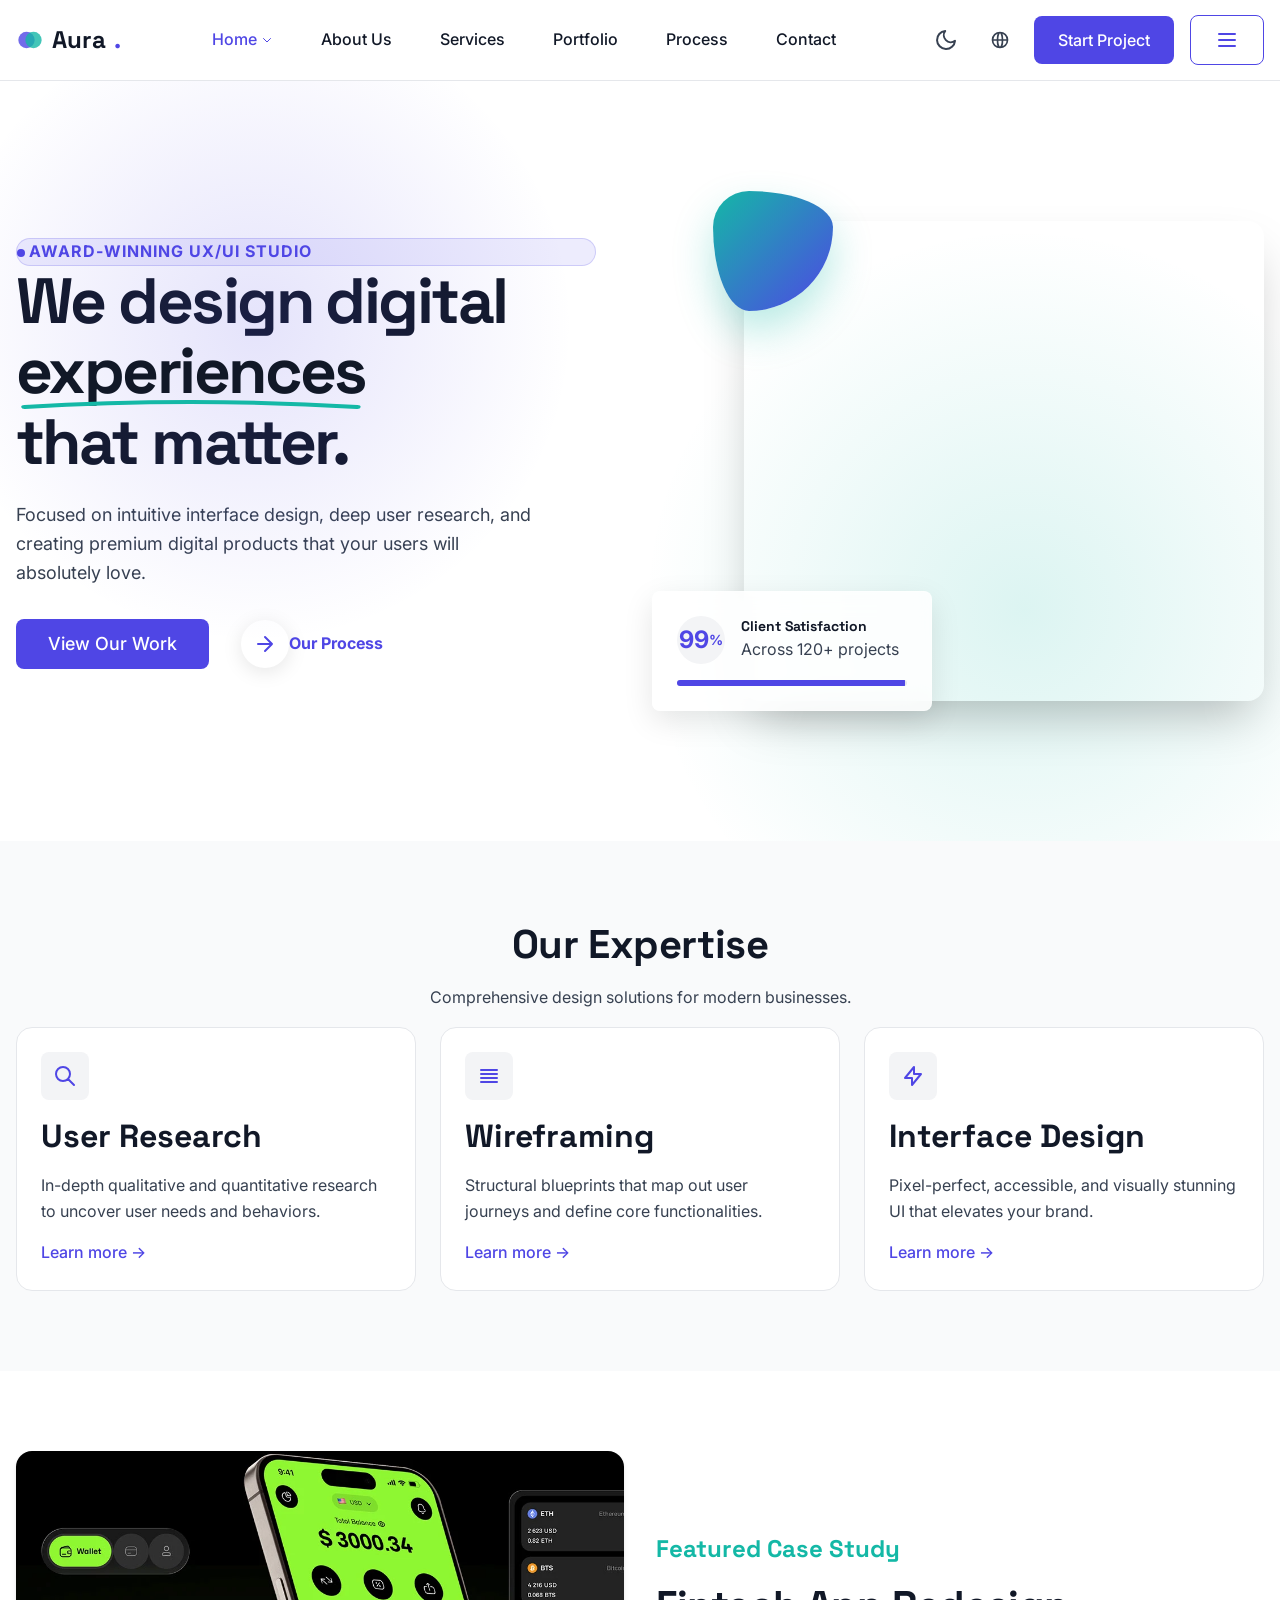
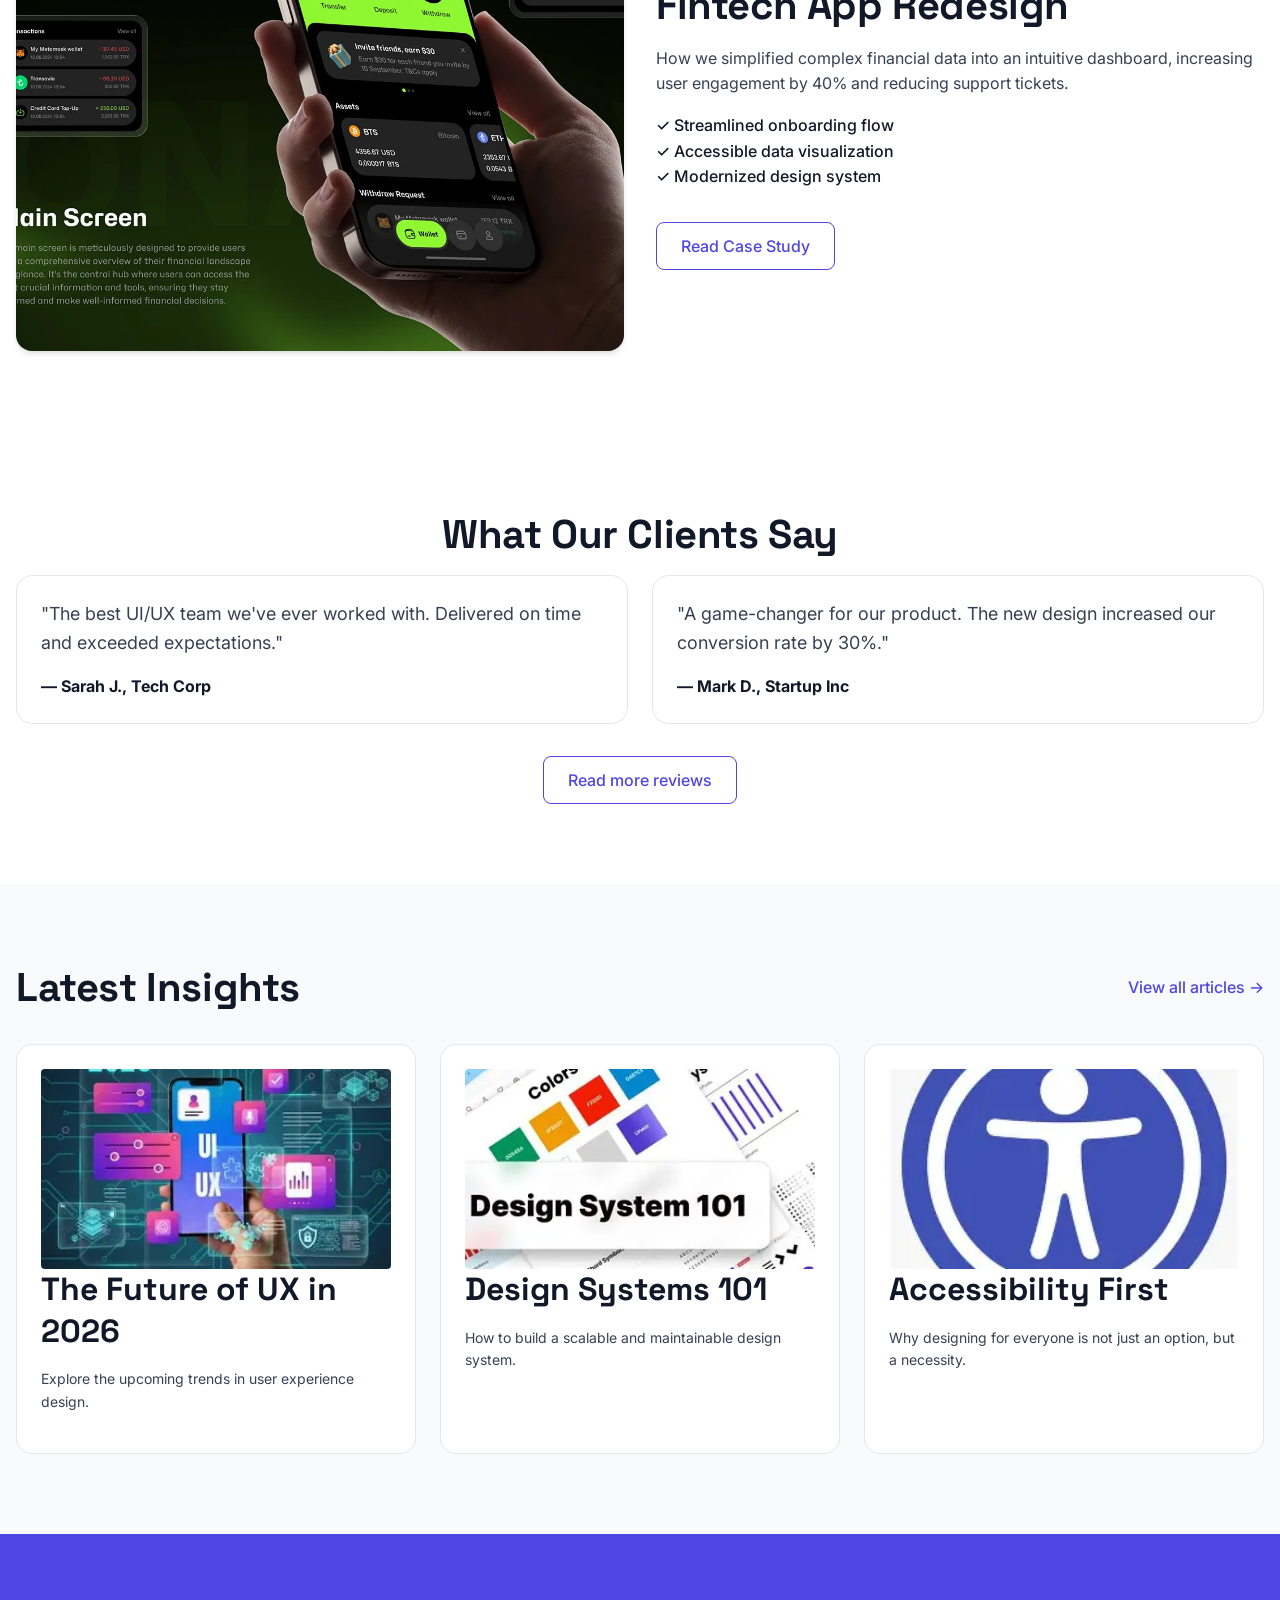
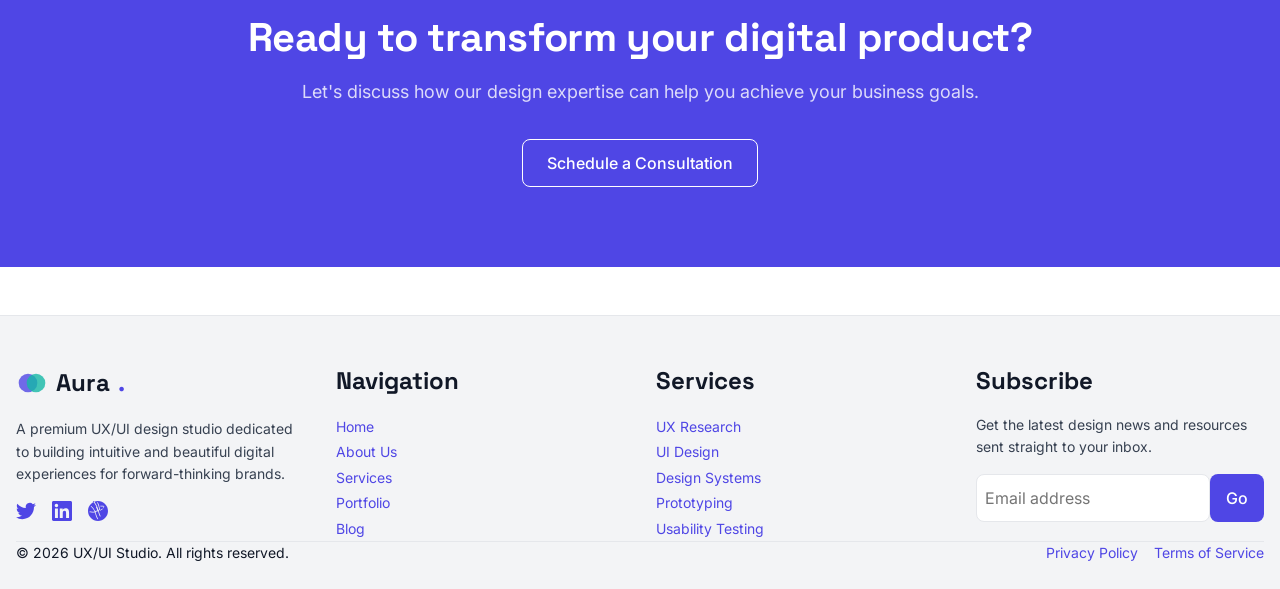
==== pages/index.html @ 6b6941aa "Initial commit with template fixes" ====
<!DOCTYPE html>
<html lang="en">
<head>
    <meta charset="UTF-8">
    <meta name="viewport" content="width=device-width, initial-scale=1.0">
    <title>Aura.</title>
    <meta name="description" content="We are a premium UX/UI design studio specializing in user research, wireframing, and creating beautiful interface designs that drive conversion.">
    
    <!-- CSS -->
    <link rel="stylesheet" href="../assets/css/style.css">
    <link rel="stylesheet" href="../assets/css/components.css">
    <link rel="stylesheet" href="../assets/css/dark-mode.css">
    <link rel="stylesheet" href="../assets/css/rtl.css">
    
    <!-- Google Fonts -->
    <link rel="preconnect" href="https://fonts.googleapis.com">
    <link rel="preconnect" href="https://fonts.gstatic.com" crossorigin>

    <!-- Favicon (Task #1) -->
    <link rel="icon" type="image/svg+xml" href="data:image/svg+xml,<svg xmlns='http://www.w3.org/2000/svg' viewBox='0 0 24 24'><circle cx='9' cy='12' r='7' fill='%234f46e5' fill-opacity='0.8'/><circle cx='15' cy='12' r='7' fill='%2314b8a6' fill-opacity='0.8'/></svg>">

    
    <!-- Dark Mode Initializer (Prevents FOUC & persists across all pages) -->
    <script>
        (function() {
            try {
                const theme = localStorage.getItem('theme');
                if (theme === 'dark' || (!theme && window.matchMedia('(prefers-color-scheme: dark)').matches)) {
                    document.documentElement.classList.add('dark');
                }
            } catch (e) {
                if (window.matchMedia('(prefers-color-scheme: dark)').matches) {
                    document.documentElement.classList.add('dark');
                }
            }
        })();
    </script>
</head>
<body>

    <!-- Header -->
    <!-- Header -->
    <header class="navbar">
        <div class="container flex justify-between items-center">
            <!-- Task #8: Clickable logo to home, no 'Back to home' text -->
            <a href="index.html" class="nav-brand" style="display: flex; align-items: center; gap: 8px;">
                <svg width="28" height="28" viewBox="0 0 24 24" fill="none" xmlns="http://www.w3.org/2000/svg">
                    <circle cx="9" cy="12" r="7" fill="var(--primary-color)" fill-opacity="0.8"/>
                    <circle cx="15" cy="12" r="7" fill="var(--accent-color)" fill-opacity="0.8"/>
                </svg>
                Aura<span>.</span>
            </a>
            
            <nav id="navMenu" class="nav-menu d-lg-block">
                <div class="dropdown">
                    <a href="index.html" class="nav-link" style="cursor: pointer; display: inline-flex; align-items: center; gap: 4px;">
                        Home
                        <svg width="12" height="12" fill="none" stroke="currentColor" stroke-width="2" viewBox="0 0 24 24"><path stroke-linecap="round" stroke-linejoin="round" d="M19 9l-7 7-7-7"></path></svg>
                    </a>
                    <div class="dropdown-menu">
                        <a href="index.html" class="dropdown-item">Home V1</a>
                        <a href="index-2.html" class="dropdown-item">Home V2</a>
                    </div>
                </div>
                <a href="about.html" class="nav-link">About Us</a>
                <a href="services.html" class="nav-link">Services</a>
                <a href="portfolio.html" class="nav-link">Portfolio</a>
                <a href="process.html" class="nav-link">Process</a>
                <a href="contact.html" class="nav-link">Contact</a>
            </nav>
            
            <div class="flex items-center gap-4">
                
                <div class="nav-toggles flex items-center gap-4">
                    <button id="darkModeToggle" class="icon-toggle-btn" aria-label="Toggle Theme" >
                        <svg width="24" height="24" fill="none" stroke="currentColor" stroke-width="2" stroke-linecap="round" stroke-linejoin="round" viewBox="0 0 24 24"><path d="M21 12.79A9 9 0 1 1 11.21 3 7 7 0 0 0 21 12.79z"></path></svg>
                    </button>
                    <button id="rtlToggle" class="icon-toggle-btn" aria-label="Toggle RTL" >
                        <svg width="20" height="20" fill="none" stroke="currentColor" stroke-width="2" viewBox="0 0 24 24"><path stroke-linecap="round" stroke-linejoin="round" d="M21 12a9 9 0 01-9 9m9-9a9 9 0 00-9-9m9 9H3m9 9a9 9 0 01-9-9m9 9c1.657 0 3-4.03 3-9s-1.343-9-3-9m0 18c-1.657 0-3-4.03-3-9s1.343-9 3-9m-9 9a9 9 0 019-9"></path></svg>
                    </button>
                </div>
                <a href="contact.html" class="btn btn-primary d-lg-block">Start Project</a>
                <button id="mobileMenuBtn" class="btn btn-secondary d-lg-none" aria-label="Menu">
                    <svg width="24" height="24" fill="none" stroke="currentColor" stroke-width="2" viewBox="0 0 24 24"><path stroke-linecap="round" stroke-linejoin="round" d="M4 6h16M4 12h16M4 18h16"></path></svg>
                </button>
            </div>
        </div>
    </header>

    <!-- Hero Section (Section 1 - Unique Asymmetrical Layout) -->
    <section class="section pt-24 pb-24" style="background-color: var(--bg-primary); overflow: hidden; position: relative;">
        <!-- Background decorative elements -->
        <div style="position: absolute; top: -10%; left: -5%; width: 50vw; height: 50vw; border-radius: 50%; background: radial-gradient(circle, rgba(79, 70, 229, 0.15) 0%, rgba(255,255,255,0) 70%); z-index: 0; pointer-events: none;"></div>
        <div style="position: absolute; bottom: -20%; right: -10%; width: 60vw; height: 60vw; border-radius: 50%; background: radial-gradient(circle, rgba(20, 184, 166, 0.15) 0%, rgba(255,255,255,0) 70%); z-index: 0; pointer-events: none;"></div>
        
        <div class="container relative grid grid-cols-2 gap-12 items-center" style="z-index: 2;">
            <!-- Left Content -->
            <div style="padding-right: var(--space-8);">
                <div class="inline-flex items-center gap-2 mb-6 px-4 py-2" style="background: rgba(79, 70, 229, 0.1); border: 1px solid rgba(79, 70, 229, 0.2); border-radius: 100px;">
                    <span style="width: 8px; height: 8px; background-color: var(--primary-color); border-radius: 50%; display: inline-block;"></span>
                    <span class="text-xs font-bold text-primary" style="text-transform: uppercase; letter-spacing: 1px;">Award-winning UX/UI Studio</span>
                </div>
                <h1 style="font-size: 4rem; line-height: 1.1; letter-spacing: -0.04em; margin-bottom: var(--space-6);">
                    We design digital <br>
                    <span style="position: relative; display: inline-block;">
                        experiences
                        <svg width="100%" height="20" viewBox="0 0 200 20" style="position: absolute; bottom: -5px; left: 0; fill: none; stroke: var(--accent-color); stroke-width: 4px; stroke-linecap: round;" preserveAspectRatio="none">
                            <path d="M5,15 Q100,5 195,15"></path>
                        </svg>
                    </span><br>
                    that matter.
                </h1>
                <p class="text-lg text-secondary mb-10" style="max-width: 90%; line-height: 1.6;">Focused on intuitive interface design, deep user research, and creating premium digital products that your users will absolutely love.</p>
                <div class="flex gap-4 items-center">
                    <a href="portfolio.html" class="btn btn-primary" style="padding: var(--space-4) var(--space-8); font-size: 1.125rem;">View Our Work</a>
                    <a href="process.html" class="flex items-center gap-2 text-primary font-bold transition hover:text-accent" style="text-decoration: none; padding: var(--space-4);">
                        <svg width="48" height="48" fill="none" viewBox="0 0 24 24" style="background: white; border-radius: 50%; box-shadow: 0 4px 20px rgba(0,0,0,0.1); padding: 12px; color: var(--primary-color);">
                            <path stroke="currentColor" stroke-linecap="round" stroke-linejoin="round" stroke-width="2" d="M5 12h14M12 5l7 7-7 7"></path>
                        </svg>
                        <span>Our Process</span>
                    </a>
                </div>
            </div>
            
            <!-- Right Content (Visual Composition) -->
            <div style="position: relative; height: 600px;">
                <!-- Main Image -->
                <div style="position: absolute; top: 10%; right: 0; width: 85%; height: 80%; border-radius: var(--radius-lg); background-image: url('https://images.unsplash.com/photo-1551288049-bebda4e38f71?auto=format&fit=crop&w=800&q=80'); background-size: cover; background-position: center; box-shadow: 0 25px 50px -12px rgba(0,0,0,0.25);"></div>
                
                <!-- Floating Glass Card 1 -->
                <div class="glass-card" style="position: absolute; bottom: 5%; left: 0; width: 280px; border-radius: var(--radius-md); padding: var(--space-6); box-shadow: 0 10px 30px rgba(0,0,0,0.1); transform: translateY(-20px);">
                    <div class="flex items-center gap-4 mb-4">
                        <div style="width: 48px; height: 48px; border-radius: 50%; background: var(--bg-tertiary); display: flex; align-items: center; justify-content: center; color: var(--primary-color); font-weight: bold; font-size: 1.5rem;">99<span class="text-sm">%</span></div>
                        <div>
                            <h4 class="text-sm mb-0">Client Satisfaction</h4>
                            <p class="text-xs text-secondary mb-0">Across 120+ projects</p>
                        </div>
                    </div>
                    <div style="width: 100%; height: 6px; background: var(--border-color); border-radius: 3px; overflow: hidden;">
                        <div style="width: 99%; height: 100%; background: var(--primary-color);"></div>
                    </div>
                </div>

                <!-- Floating Abstract Element -->
                <div style="position: absolute; top: 5%; left: 10%; width: 120px; height: 120px; border-radius: 30% 70% 70% 30% / 30% 30% 70% 70%; background: linear-gradient(135deg, var(--accent-color), var(--primary-color)); box-shadow: 0 20px 40px rgba(20, 184, 166, 0.3); animation: morphBlob 8s ease-in-out infinite;"></div>
            </div>
        </div>
        
        <style>
            @keyframes morphBlob {
                0% { border-radius: 30% 70% 70% 30% / 30% 30% 70% 70%; transform: rotate(0deg); }
                50% { border-radius: 70% 30% 30% 70% / 70% 70% 30% 30%; transform: rotate(180deg) scale(1.1); }
                100% { border-radius: 30% 70% 70% 30% / 30% 30% 70% 70%; transform: rotate(360deg); }
            }
        </style>
    </section>

    <!-- Services Overview Section -->
    <section class="section section-alt">
        <div class="container">
            <div class="text-center mb-12">
                <h2>Our Expertise</h2>
                <p>Comprehensive design solutions for modern businesses.</p>
            </div>
            
            <div class="grid grid-cols-3">
                <div class="card">
                    <div class="card-icon"><svg width="24" height="24" fill="none" stroke="currentColor" stroke-width="2" viewBox="0 0 24 24"><path stroke-linecap="round" stroke-linejoin="round" d="M21 21l-6-6m2-5a7 7 0 11-14 0 7 7 0 0114 0z"></path></svg></div>
                    <h3 class="h5">User Research</h3>
                    <p>In-depth qualitative and quantitative research to uncover user needs and behaviors.</p>
                    <a href="service-details.html" class="text-primary font-medium">Learn more →</a>
                </div>
                <div class="card">
                    <div class="card-icon"><svg width="24" height="24" fill="none" stroke="currentColor" stroke-width="2" viewBox="0 0 24 24"><path stroke-linecap="round" stroke-linejoin="round" d="M4 6h16M4 10h16M4 14h16M4 18h16"></path></svg></div>
                    <h3 class="h5">Wireframing</h3>
                    <p>Structural blueprints that map out user journeys and define core functionalities.</p>
                    <a href="service-details.html" class="text-primary font-medium">Learn more →</a>
                </div>
                <div class="card">
                    <div class="card-icon"><svg width="24" height="24" fill="none" stroke="currentColor" stroke-width="2" viewBox="0 0 24 24"><path stroke-linecap="round" stroke-linejoin="round" d="M13 10V3L4 14h7v7l9-11h-7z"></path></svg></div>
                    <h3 class="h5">Interface Design</h3>
                    <p>Pixel-perfect, accessible, and visually stunning UI that elevates your brand.</p>
                    <a href="service-details.html" class="text-primary font-medium">Learn more →</a>
                </div>
            </div>
        </div>
    </section>

    <!-- Highlighted Case Study -->
    <section class="section">
        <div class="container grid grid-cols-2 items-center gap-8">
            <div style="height: 500px; border-radius: var(--radius-lg); background-image: url('../assets/IMAGES/FINTECH%20APP%20REDESIGN.webp'); background-size: cover; background-position: center; box-shadow: var(--shadow-md);"></div>
            <div>
                <h4 class="text-accent mb-2">Featured Case Study</h4>
                <h2 class="mb-4">Fintech App Redesign</h2>
                <p class="mb-6">How we simplified complex financial data into an intuitive dashboard, increasing user engagement by 40% and reducing support tickets.</p>
                <ul class="mb-8 font-medium">
                    <li class="mb-2">✓ Streamlined onboarding flow</li>
                    <li class="mb-2">✓ Accessible data visualization</li>
                    <li class="mb-2">✓ Modernized design system</li>
                </ul>
                <a href="portfolio.html" class="btn btn-secondary">Read Case Study</a>
            </div>
        </div>
    </section>

    <!-- Testimonials (Section 4) -->
    <section class="section">
        <div class="container">
            <h2 class="text-center mb-12">What Our Clients Say</h2>
            <div class="grid grid-cols-2">
                <div class="card bg-tertiary">
                    <p class="text-lg italic mb-6">"The best UI/UX team we've ever worked with. Delivered on time and exceeded expectations."</p>
                    <div class="font-bold">— Sarah J., Tech Corp</div>
                </div>
                <div class="card bg-tertiary">
                    <p class="text-lg italic mb-6">"A game-changer for our product. The new design increased our conversion rate by 30%."</p>
                    <div class="font-bold">— Mark D., Startup Inc</div>
                </div>
            </div>
            <!-- Task #22: Single centered CTA -->
            <div class="text-center mt-8">
                <a href="portfolio.html" class="btn btn-secondary">Read more reviews</a>
            </div>
        </div>
    </section>

    <!-- Latest Insights (Section 5) -->
    <section class="section section-alt">
        <div class="container">
            <div class="flex justify-between items-center mb-8">
                <h2 class="mb-0">Latest Insights</h2>
                <a href="blog.html" class="text-primary font-medium">View all articles →</a>
            </div>
            <div class="grid grid-cols-3">
                <div class="card overflow-hidden">
                    <div class="mb-4" style="height: 200px; border-radius: var(--radius-sm); background-image: url('../assets/IMAGES/The%20Future%20of%20UX%20in%202026.webp'); background-size: cover; background-position: center; margin: -var(--space-6) -var(--space-6) var(--space-4) -var(--space-6);"></div>
                    <h3 class="h5">The Future of UX in 2026</h3>
                    <p class="text-sm">Explore the upcoming trends in user experience design.</p>
                </div>
                <div class="card overflow-hidden">
                    <div class="mb-4" style="height: 200px; border-radius: var(--radius-sm); background-image: url('../assets/IMAGES/Design%20Systems%20101.webp'); background-size: cover; background-position: center; margin: -var(--space-6) -var(--space-6) var(--space-4) -var(--space-6);"></div>
                    <h3 class="h5">Design Systems 101</h3>
                    <p class="text-sm">How to build a scalable and maintainable design system.</p>
                </div>
                <div class="card overflow-hidden">
                    <div class="mb-4" style="height: 200px; border-radius: var(--radius-sm); background-image: url('../assets/IMAGES/Accessibility%20First.webp'); background-size: cover; background-position: center; margin: -var(--space-6) -var(--space-6) var(--space-4) -var(--space-6);"></div>
                    <h3 class="h5">Accessibility First</h3>
                    <p class="text-sm">Why designing for everyone is not just an option, but a necessity.</p>
                </div>
            </div>
        </div>
    </section>

    <!-- CTA Section (Section 6) -->
    <section class="section text-center" style="background-color: var(--primary-color); color: white;">
        <div class="container">
            <h2 class="mb-4" style="color: white;">Ready to transform your digital product?</h2>
            <p class="mb-8 text-lg" style="color: rgba(255,255,255,0.8);">Let's discuss how our design expertise can help you achieve your business goals.</p>
            <a href="contact.html" class="btn btn-secondary" style="border-color: white; color: white;">Schedule a Consultation</a>
        </div>
    </section>

    <!-- Footer -->
    <!-- Footer -->
    <footer class="footer" style="background-color: var(--bg-tertiary); padding: var(--space-12) 0 var(--space-6); margin-top: var(--space-12); border-top: 1px solid var(--border-color);">
        <div class="container">
            <div class="grid grid-cols-4 gap-8 mb-12">
                <!-- Column 1: Brand & Info -->
                <div style="grid-column: span 1;">
                    <a href="index.html" class="nav-brand mb-4" style="font-size: 1.5rem; display: flex; align-items: center; gap: 8px; text-decoration: none;">
                        <svg width="32" height="32" viewBox="0 0 24 24" fill="none" xmlns="http://www.w3.org/2000/svg">
                            <circle cx="9" cy="12" r="7" fill="var(--primary-color)" fill-opacity="0.8"/>
                            <circle cx="15" cy="12" r="7" fill="var(--accent-color)" fill-opacity="0.8"/>
                        </svg>
                        Aura<span>.</span>
                    </a>
                    <p class="text-sm text-secondary mb-6">A premium UX/UI design studio dedicated to building intuitive and beautiful digital experiences for forward-thinking brands.</p>
                    <div class="flex gap-4">
                        <a href="#" class="text-secondary" aria-label="Twitter"><svg width="20" height="20" fill="currentColor" viewBox="0 0 24 24"><path d="M23.953 4.57a10 10 0 01-2.825.775 4.958 4.958 0 002.163-2.723c-.951.555-2.005.959-3.127 1.184a4.92 4.92 0 00-8.384 4.482C7.69 8.095 4.067 6.13 1.64 3.162a4.822 4.822 0 00-.666 2.475c0 1.71.87 3.213 2.188 4.096a4.904 4.904 0 01-2.228-.616v.06a4.923 4.923 0 003.946 4.827 4.996 4.996 0 01-2.212.085 4.936 4.936 0 004.604 3.417 9.867 9.867 0 01-6.102 2.105c-.39 0-.779-.023-1.17-.067a13.995 13.995 0 007.557 2.209c9.053 0 13.998-7.496 13.998-13.985 0-.21 0-.42-.015-.63A9.935 9.935 0 0024 4.59z"/></svg></a>
                        <a href="#" class="text-secondary" aria-label="LinkedIn"><svg width="20" height="20" fill="currentColor" viewBox="0 0 24 24"><path d="M20.447 20.452h-3.554v-5.569c0-1.328-.027-3.037-1.852-3.037-1.853 0-2.136 1.445-2.136 2.939v5.667H9.351V9h3.414v1.561h.046c.477-.9 1.637-1.85 3.37-1.85 3.601 0 4.267 2.37 4.267 5.455v6.286zM5.337 7.433c-1.144 0-2.063-.926-2.063-2.065 0-1.138.92-2.063 2.063-2.063 1.14 0 2.064.925 2.064 2.063 0 1.139-.925 2.065-2.064 2.065zm1.782 13.019H3.555V9h3.564v11.452zM22.225 0H1.771C.792 0 0 .774 0 1.729v20.542C0 23.227.792 24 1.771 24h20.451C23.2 24 24 23.227 24 22.271V1.729C24 .774 23.2 0 22.222 0h.003z"/></svg></a>
                        <a href="#" class="text-secondary" aria-label="Dribbble"><svg width="20" height="20" fill="currentColor" viewBox="0 0 24 24"><path d="M12 24C5.385 24 0 18.615 0 12S5.385 0 12 0s12 5.385 12 12-5.385 12-12 12zm8.793-12.012c-.08-.137-2.31-3.921-6.84-4.522.062-.162.118-.328.172-.497 2.384-.528 4.708.01 4.887.056.241.062.464-.108.528-.35.064-.241-.106-.464-.348-.528-.278-.073-2.85-.694-5.49.034-.515-1.503-1.168-3.08-1.874-4.502-.117-.234-.403-.314-.62-.178-.22.138-.3.424-.183.66 2.457 4.966 2.464 9.176 2.464 9.255v.02c0 .248.203.45.45.45.247 0 .45-.202.45-.45v-.01c-.004-.378-.063-2.617-.92-5.508 4.09.435 6.096 3.865 6.136 3.935.127.215.405.286.62.16.216-.128.288-.407.16-.623zM9.535 7.185c.678 1.34 1.287 2.805 1.776 4.2-.876.246-1.84.444-2.885.576C7.03 8.35 4.316 6.32 4.14 6.186c-.198-.152-.486-.114-.638.083-.153.2-.116.488.083.64.06.044 2.864 2.152 4.414 5.96-2.583.18-5.57-.142-5.696-.157-.246-.03-.473.146-.504.39-.03.246.146.473.392.503.238.028 3.428.373 6.195.122.378 1.83 1.05 4.673 2.925 8.012.122.218.4.296.618.174.22-.12.298-.398.176-.617C9.9 17.39 9.39 14.532 9.1 12.833c1.077-.128 2.062-.317 2.956-.56.91 3.233 2.122 6.02 2.17 6.13.1.226.368.328.594.228.226-.1.328-.368.228-.594-.025-.054-1.225-2.83-2.127-6.046 3.99-.443 6.015-3.69 6.05-3.743.14-.207.086-.487-.12-.628-.206-.14-.486-.085-.626.12-.008.01-1.782 2.846-5.462 3.32-.47-1.32-.98-2.67-1.54-3.98-3.085-7.152-7.25-9.98-7.31-10.02-.206-.142-.486-.09-.628.118-.142.206-.09.486.118.628.024.018 3.93 2.682 6.83 9.387z"/></svg></a>
                    </div>
                </div>
                
                <!-- Column 2: Navigation -->
                <div>
                    <h4 class="h5 mb-4">Navigation</h4>
                    <ul class="list-unstyled flex flex-col gap-2" style="list-style: none; padding-left: 0;">
                        <li><a href="index.html" class="text-secondary text-sm" style="text-decoration: none;">Home</a></li>
                        <li><a href="about.html" class="text-secondary text-sm" style="text-decoration: none;">About Us</a></li>
                        <li><a href="services.html" class="text-secondary text-sm" style="text-decoration: none;">Services</a></li>
                        <li><a href="portfolio.html" class="text-secondary text-sm" style="text-decoration: none;">Portfolio</a></li>
                        <li><a href="blog.html" class="text-secondary text-sm" style="text-decoration: none;">Blog</a></li>
                    </ul>
                </div>
                
                <!-- Column 3: Services -->
                <div>
                    <h4 class="h5 mb-4">Services</h4>
                    <ul class="list-unstyled flex flex-col gap-2" style="list-style: none; padding-left: 0;">
                        <li><a href="service-details.html" class="text-secondary text-sm" style="text-decoration: none;">UX Research</a></li>
                        <li><a href="service-details.html" class="text-secondary text-sm" style="text-decoration: none;">UI Design</a></li>
                        <li><a href="service-details.html" class="text-secondary text-sm" style="text-decoration: none;">Design Systems</a></li>
                        <li><a href="service-details.html" class="text-secondary text-sm" style="text-decoration: none;">Prototyping</a></li>
                        <li><a href="service-details.html" class="text-secondary text-sm" style="text-decoration: none;">Usability Testing</a></li>
                    </ul>
                </div>

                <!-- Column 4: Newsletter -->
                <div>
                    <h4 class="h5 mb-4">Subscribe</h4>
                    <p class="text-sm text-secondary mb-4">Get the latest design news and resources sent straight to your inbox.</p>
                    <form class="flex gap-2">
                        <input type="email" class="form-control text-sm" placeholder="Email address" style="padding: 0.5rem; flex-grow: 1;">
                        <button type="submit" class="btn btn-primary" style="padding: 0.5rem 1rem;">Go</button>
                    </form>
                </div>
            </div>
            
            <!-- Bottom Bar -->
            <div class="flex justify-between items-center pt-6" style="border-top: 1px solid var(--border-color);">
                <div class="text-sm text-secondary">
                    &copy; 2026 UX/UI Studio. All rights reserved.
                </div>
                <div class="flex gap-4">
                    <a href="#" class="text-sm text-secondary" style="text-decoration: none;">Privacy Policy</a>
                    <a href="#" class="text-sm text-secondary" style="text-decoration: none;">Terms of Service</a>
                </div>
            </div>
        </div>
    </footer>

    <!-- Scripts -->
    <script src="../assets/js/main.js?v=1789358417566"></script>
</body>
</html>
---- assets/css/style.css ----
/*
  Theme Name: UX/UI Design Studio
  Description: Modern HTML Template for UX/UI Agencies
  Version: 1.0
*/

@import url('https://fonts.googleapis.com/css2?family=Inter:wght@300;400;500;600;700&family=Space+Grotesk:wght@400;500;600;700&display=swap');

/* ==========================================================================
   CSS Variables
   ========================================================================== */
:root {
  /* 
   * COLOR PALETTE (Task #32)
   * Primary: Indigo (#4F46E5) - Used for primary actions, buttons, and links.
   * Accent: Teal (#14B8A6) - Used for highlights and secondary elements.
   * Backgrounds: White (#FFFFFF) to Light Gray (#F3F4F6) for depth.
   */
  --primary-color: #4F46E5; /* Indigo */
  --primary-hover: #4338CA;
  --accent-color: #14B8A6; /* Teal */
  
  --text-primary: #111827;
  --text-secondary: #374151; /* Increased contrast (Task #26, #27) */
  --text-light: #6B7280;     /* Increased contrast */
  
  --bg-primary: #FFFFFF;
  --bg-secondary: #F9FAFB;
  --bg-tertiary: #F3F4F6;
  
  --border-color: #E5E7EB;
  
  /* Status Colors */
  --success: #10B981;
  --error: #EF4444;
  --warning: #F59E0B;
  
  /* Typography */
  --font-body: 'Inter', sans-serif;
  --font-heading: 'Space Grotesk', sans-serif;
  
  /* Spacing Base */
  --space-1: 0.25rem; /* 4px */
  --space-2: 0.5rem;  /* 8px */
  --space-3: 0.75rem; /* 12px */
  --space-4: 1rem;    /* 16px */
  --space-5: 1.25rem; /* 20px */
  --space-6: 1.5rem;  /* 24px */
  --space-8: 2rem;    /* 32px */
  --space-10: 2.5rem; /* 40px */
  --space-12: 3rem;   /* 48px */
  --space-16: 4rem;   /* 64px */
  --space-20: 5rem;   /* 80px */
  --space-24: 6rem;   /* 96px */
  
  /* Transitions */
  --transition-fast: 0.2s ease;
  --transition-normal: 0.3s ease;
  --transition-slow: 0.5s ease;
  
  /* Border Radius */
  --radius-sm: 0.25rem;
  --radius-md: 0.5rem;
  --radius-lg: 1rem;
  --radius-xl: 1.5rem;
  --radius-full: 9999px;
  
  /* Shadows */
  --shadow-sm: 0 1px 2px 0 rgba(0, 0, 0, 0.05);
  --shadow-md: 0 4px 6px -1px rgba(0, 0, 0, 0.1), 0 2px 4px -1px rgba(0, 0, 0, 0.06);
  --shadow-lg: 0 10px 15px -3px rgba(0, 0, 0, 0.1), 0 4px 6px -2px rgba(0, 0, 0, 0.05);
}

/* ==========================================================================
   Reset & Base Styles
   ========================================================================== */
*, *::before, *::after {
  box-sizing: border-box;
  margin: 0;
  padding: 0;
}

html {
  font-size: 16px;
  scroll-behavior: smooth;
}

body {
  font-family: var(--font-body);
  color: var(--text-primary);
  background-color: var(--bg-primary);
  line-height: 1.6;
  -webkit-font-smoothing: antialiased;
  -moz-osx-font-smoothing: grayscale;
  transition: background-color var(--transition-normal), color var(--transition-normal);
  overflow-x: hidden;
  width: 100%;
}

/* Typography */
h1, h2, h3, h4, h5, h6 {
  font-family: var(--font-heading);
  font-weight: 700;
  line-height: 1.2;
  margin-bottom: var(--space-4);
  color: var(--text-primary);
}

h1 { font-size: 3.5rem; letter-spacing: -0.02em; font-weight: 700; line-height: 1.2; }
h2 { font-size: 2.5rem; letter-spacing: -0.01em; font-weight: 700; line-height: 1.2; }
h3 { font-size: 2rem; font-weight: 700; line-height: 1.3; }
h4 { font-size: 1.5rem; font-weight: 700; line-height: 1.4; }
h5 { font-size: 1.25rem; font-weight: 600; }
h6 { font-size: 1rem; font-weight: 600; }

p {
  color: var(--text-secondary);
  margin-bottom: var(--space-4);
}

a {
  color: var(--primary-color);
  text-decoration: none;
  transition: color var(--transition-fast);
}

a:hover {
  color: var(--primary-hover);
}

ul, ol {
  list-style: none;
}

img {
  max-width: 100%;
  height: auto;
  display: block;
}

/* ==========================================================================
   Layout & Utility Classes
   ========================================================================== */
.container {
  width: 100%;
  max-width: 1280px;
  margin: 0 auto;
  padding: 0 var(--space-4);
}

.section {
  padding: var(--space-20) 0;
}

.section-alt {
  background-color: var(--bg-secondary);
}

/* Grid & Flex */
.grid { display: grid; gap: var(--space-6); }
.grid-cols-2 { grid-template-columns: repeat(2, 1fr); }
.grid-cols-3 { grid-template-columns: repeat(3, 1fr); }
.grid-cols-4 { grid-template-columns: repeat(4, 1fr); }

.flex { display: flex; }
.flex-col { flex-direction: column; }
.items-center { align-items: center; }
.justify-center { justify-content: center; }
.justify-between { justify-content: space-between; }
.flex-wrap { flex-wrap: wrap; }
.gap-4 { gap: var(--space-4); }
.gap-8 { gap: var(--space-8); }

/* Spacing Helpers */
.mt-0 { margin-top: 0; }
.mb-0 { margin-bottom: 0; }
.mt-4 { margin-top: var(--space-4); }
.mb-4 { margin-bottom: var(--space-4); }
.mt-8 { margin-top: var(--space-8); }
.mb-8 { margin-bottom: var(--space-8); }
.pt-16 { padding-top: var(--space-16); }
.pb-16 { padding-bottom: var(--space-16); }
.pt-0 { padding-top: 0; }
.pb-0 { padding-bottom: 0; }

/* Text Utilities */
.text-center { text-align: center; }
.text-left { text-align: left; }
.text-right { text-align: right; }
.text-sm { font-size: 0.875rem; }
.text-lg { font-size: 1.125rem; }
.font-bold { font-weight: 700; }
.font-medium { font-weight: 500; }
.text-primary { color: var(--primary-color); }
.text-accent { color: var(--accent-color); }

/* Hide on Desktop, show on mobile */
.d-lg-none { display: none; }
@media (max-width: 1024px) {
  .d-lg-block { display: none; }
  .d-lg-none { display: block; }
}

/* Responsive Overrides */
@media (max-width: 1024px) {
  h1 { font-size: 2.75rem; }
  h2 { font-size: 2rem; }
  .grid-cols-3, .grid-cols-4 { grid-template-columns: repeat(2, 1fr); }
}

@media (max-width: 640px) {
  h1 { font-size: 2.25rem; }
  h2 { font-size: 1.75rem; }
  .grid-cols-2 { grid-template-columns: 1fr; }
  .section { padding: var(--space-16) 0; }
}

/* ==========================================================================
   Premium Animations
   ========================================================================== */
.fade-up {
    opacity: 0;
    transform: translateY(30px);
    transition: opacity 0.8s cubic-bezier(0.16, 1, 0.3, 1), transform 0.8s cubic-bezier(0.16, 1, 0.3, 1);
    will-change: opacity, transform;
}
.fade-up.is-visible {
    opacity: 1;
    transform: translateY(0);
}

.delay-100 { transition-delay: 100ms; }
.delay-200 { transition-delay: 200ms; }
.delay-300 { transition-delay: 300ms; }
.delay-400 { transition-delay: 400ms; }

/* Hero Zoom animation */
@keyframes slowZoom {
    0% { transform: scale(1); }
    100% { transform: scale(1.05); }
}
.hero-bg-anim {
    animation: slowZoom 20s ease-in-out infinite alternate;
}
---- assets/css/components.css ----
/* ==========================================================================
   Buttons
   ========================================================================== */
.btn {
  display: inline-flex;
  align-items: center;
  justify-content: center;
  text-align: center; /* Task #30 */
  padding: var(--space-3) var(--space-6);
  font-family: var(--font-body);
  font-weight: 500;
  border-radius: var(--radius-md);
  border: none;
  cursor: pointer;
  transition: all var(--transition-normal);
  text-decoration: none;
  font-size: 1rem;
  min-height: 48px; /* Task #9: Consistent height */
  line-height: 1;
}

.btn-primary {
  background-color: var(--primary-color);
  color: #ffffff;
}

.btn-primary:hover {
  background-color: var(--primary-hover);
  color: #ffffff;
  transform: translateY(-2px);
  box-shadow: var(--shadow-md);
}

.btn-secondary {
  background-color: transparent;
  color: var(--primary-color);
  border: 1px solid var(--primary-color);
}

.btn-secondary:hover {
  background-color: var(--primary-color);
  color: #ffffff;
}

/* ==========================================================================
   Cards
   ========================================================================== */
.card {
  background-color: var(--bg-primary);
  border-radius: var(--radius-lg);
  padding: var(--space-6);
  border: 1px solid var(--border-color);
  transition: transform var(--transition-normal), box-shadow var(--transition-normal);
}

.card:hover {
  transform: translateY(-5px);
  box-shadow: var(--shadow-lg);
}

.card-icon {
  width: 48px;
  height: 48px;
  background-color: var(--bg-tertiary);
  color: var(--primary-color);
  display: flex;
  align-items: center;
  justify-content: center;
  border-radius: var(--radius-md);
  margin-bottom: var(--space-4);
  font-size: 1.5rem;
}

/* ==========================================================================
   Forms
   ========================================================================== */
.form-group {
  margin-bottom: var(--space-4);
}

.form-label {
  display: block;
  margin-bottom: var(--space-2);
  font-weight: 500;
  color: var(--text-primary);
}

.form-control {
  width: 100%;
  padding: var(--space-3);
  border: 1px solid var(--border-color);
  border-radius: var(--radius-md);
  font-family: var(--font-body);
  font-size: 1rem;
  background-color: var(--bg-primary);
  color: var(--text-primary);
  transition: border-color var(--transition-fast), box-shadow var(--transition-fast);
}

.form-control:focus {
  outline: none;
  border-color: var(--primary-color);
  box-shadow: 0 0 0 3px rgba(79, 70, 229, 0.1);
}

/* ==========================================================================
   Navbar
   ========================================================================== */
.navbar {
  position: sticky;
  top: 0;
  z-index: 1000;
  width: 100%; /* Task #2: Prevent scrollbar overlap */
  background-color: var(--bg-primary);
  border-bottom: 1px solid var(--border-color);
  transition: background-color var(--transition-normal);
}

.navbar .container {
  display: flex;
  align-items: center;
  justify-content: space-between;
  height: 80px; /* Task #17: Desktop height */
}

/* Dropdown alignment (Task #13) */
.dropdown {
  position: relative;
}
.dropdown-menu {
  position: absolute;
  top: 100%;
  left: 0;
  min-width: 200px;
  background-color: var(--bg-primary);
  border: 1px solid var(--border-color);
  border-radius: var(--radius-md);
  box-shadow: var(--shadow-lg);
  display: none;
  z-index: 1001;
}
.dropdown:hover .dropdown-menu {
  display: block;
}
.dropdown-item {
  display: block;
  padding: var(--space-3) var(--space-4);
  color: var(--text-primary);
  text-decoration: none;
  transition: background-color var(--transition-fast);
}
.dropdown-item:hover {
  background-color: var(--bg-secondary);
  color: var(--primary-color);
}

.nav-brand {
  font-family: var(--font-heading);
  font-size: 1.5rem;
  font-weight: 700;
  color: var(--text-primary);
}

.nav-brand span {
  color: var(--primary-color);
}

.nav-menu {
  display: flex;
  gap: var(--space-6); /* Task #15: Equal consistent spacing */
  align-items: center;
}

.nav-link {
  color: var(--text-primary);
  font-weight: 500;
  padding: var(--space-2) var(--space-3);
  display: inline-flex;
  align-items: center;
  min-height: 48px; /* Task #9: Consistent height */
  transition: color var(--transition-fast);
}

.nav-link:hover, .nav-link.active {
  color: var(--primary-color);
}

/* ==========================================================================
   Footer
   ========================================================================== */
.footer {
  background-color: var(--bg-secondary);
  padding: var(--space-16) 0 var(--space-8);
  border-top: 1px solid var(--border-color);
}

.footer-grid {
  display: grid;
  grid-template-columns: 2fr 1fr 1fr 1fr;
  gap: var(--space-8);
  margin-bottom: var(--space-8);
}

.footer-title {
  font-size: 1.125rem;
  margin-bottom: var(--space-4);
  color: var(--text-primary);
}

.footer-links li {
  margin-bottom: var(--space-2);
}

.footer-links a {
  color: var(--text-secondary);
}

.footer-links a:hover {
  color: var(--accent-color); /* Task #21: Improve hover color visibility */
  text-decoration: underline;
}

.footer-bottom {
  border-top: 1px solid var(--border-color);
  padding-top: var(--space-6);
  text-align: center;
  color: var(--text-secondary);
  font-size: 0.875rem;
}

@media (max-width: 1024px) {
  .footer-grid { grid-template-columns: 1fr 1fr; }
  .navbar .container { height: 64px; } /* Task #17: Mobile height */
}
@media (max-width: 480px) {
  .footer-grid { grid-template-columns: 1fr; }
}

/* ==========================================================================
   Loading Skeleton
   ========================================================================== */
.skeleton {
  background: linear-gradient(90deg, var(--bg-tertiary) 25%, var(--border-color) 50%, var(--bg-tertiary) 75%);
  background-size: 200% 100%;
  animation: loading 1.5s infinite;
  border-radius: var(--radius-sm);
}

@keyframes loading {
  0% { background-position: 200% 0; }
  100% { background-position: -200% 0; }
}

/* Glass Card Support */
.glass-card {
  background: rgba(255, 255, 255, 0.85);
  backdrop-filter: blur(12px);
  -webkit-backdrop-filter: blur(12px);
  border: 1px solid rgba(255, 255, 255, 0.3);
}

/* Transparent Icon Buttons for Navbar */
.icon-toggle-btn {
  background: transparent;
  border: none;
  color: var(--text-secondary);
  cursor: pointer;
  padding: 0.5rem;
  display: flex;
  align-items: center;
  justify-content: center;
  border-radius: 50%;
  transition: all 0.3s ease;
}
.icon-toggle-btn:hover {
  background: var(--bg-tertiary);
  color: var(--primary-color);
}
---- assets/css/dark-mode.css ----
/* ==========================================================================
   Dark Mode Styles
   ========================================================================== */

/* The .dark class applies to the body or html tag */
.dark {
  /* High-visibility Neon Blue for Dark Mode */
  --primary-color: #00E5FF;
  --primary-hover: #00B8CC;
  
  --text-primary: #F9FAFB;
  --text-secondary: #D1D5DB;
  --text-light: #9CA3AF;
  
  --bg-primary: #0F1115;
  --bg-secondary: #1A1D24;
  --bg-tertiary: #272A31;
  
  --border-color: #374151;
  
  --shadow-sm: 0 1px 2px 0 rgba(0, 0, 0, 0.5);
  --shadow-md: 0 4px 6px -1px rgba(0, 0, 0, 0.4), 0 2px 4px -1px rgba(0, 0, 0, 0.3);
  --shadow-lg: 0 10px 15px -3px rgba(0, 0, 0, 0.5), 0 4px 6px -2px rgba(0, 0, 0, 0.4);
}

/* Component Overrides for Dark Mode if needed */
.dark .card-icon {
  background-color: var(--bg-tertiary);
}

.dark .navbar {
  box-shadow: 0 1px 0 0 var(--border-color);
}

/* Dark mode support for glass-card */
.dark .glass-card {
  background: rgba(30, 41, 59, 0.75); /* Dark slate with opacity */
  border: 1px solid rgba(255, 255, 255, 0.1);
  color: var(--text-primary);
}

/* Ensure the brand logo retains its original indigo color in dark mode */
.dark .nav-brand span {
  color: #4F46E5 !important;
}

.dark .nav-brand svg circle:first-of-type {
  fill: #4F46E5 !important;
}

/* Ensure text inside the neon primary button is readable in dark mode */
.dark .btn-primary {
  color: #0F1115 !important;
  font-weight: 700 !important;
}

.dark .btn-primary:hover {
  color: #0F1115 !important;
}
---- assets/css/rtl.css ----
/* ==========================================================================
   RTL (Right-to-Left) Styles
   ========================================================================== */

html[dir="rtl"] {
  /* Adjust spacing that depends on direction */
}

html[dir="rtl"] .text-left { text-align: right; }
html[dir="rtl"] .text-right { text-align: left; }

html[dir="rtl"] .nav-menu {
  /* Reverses flex order naturally, but if margin is needed: */
}

html[dir="rtl"] .card-icon {
  /* Adjust margins if icon is inline */
}
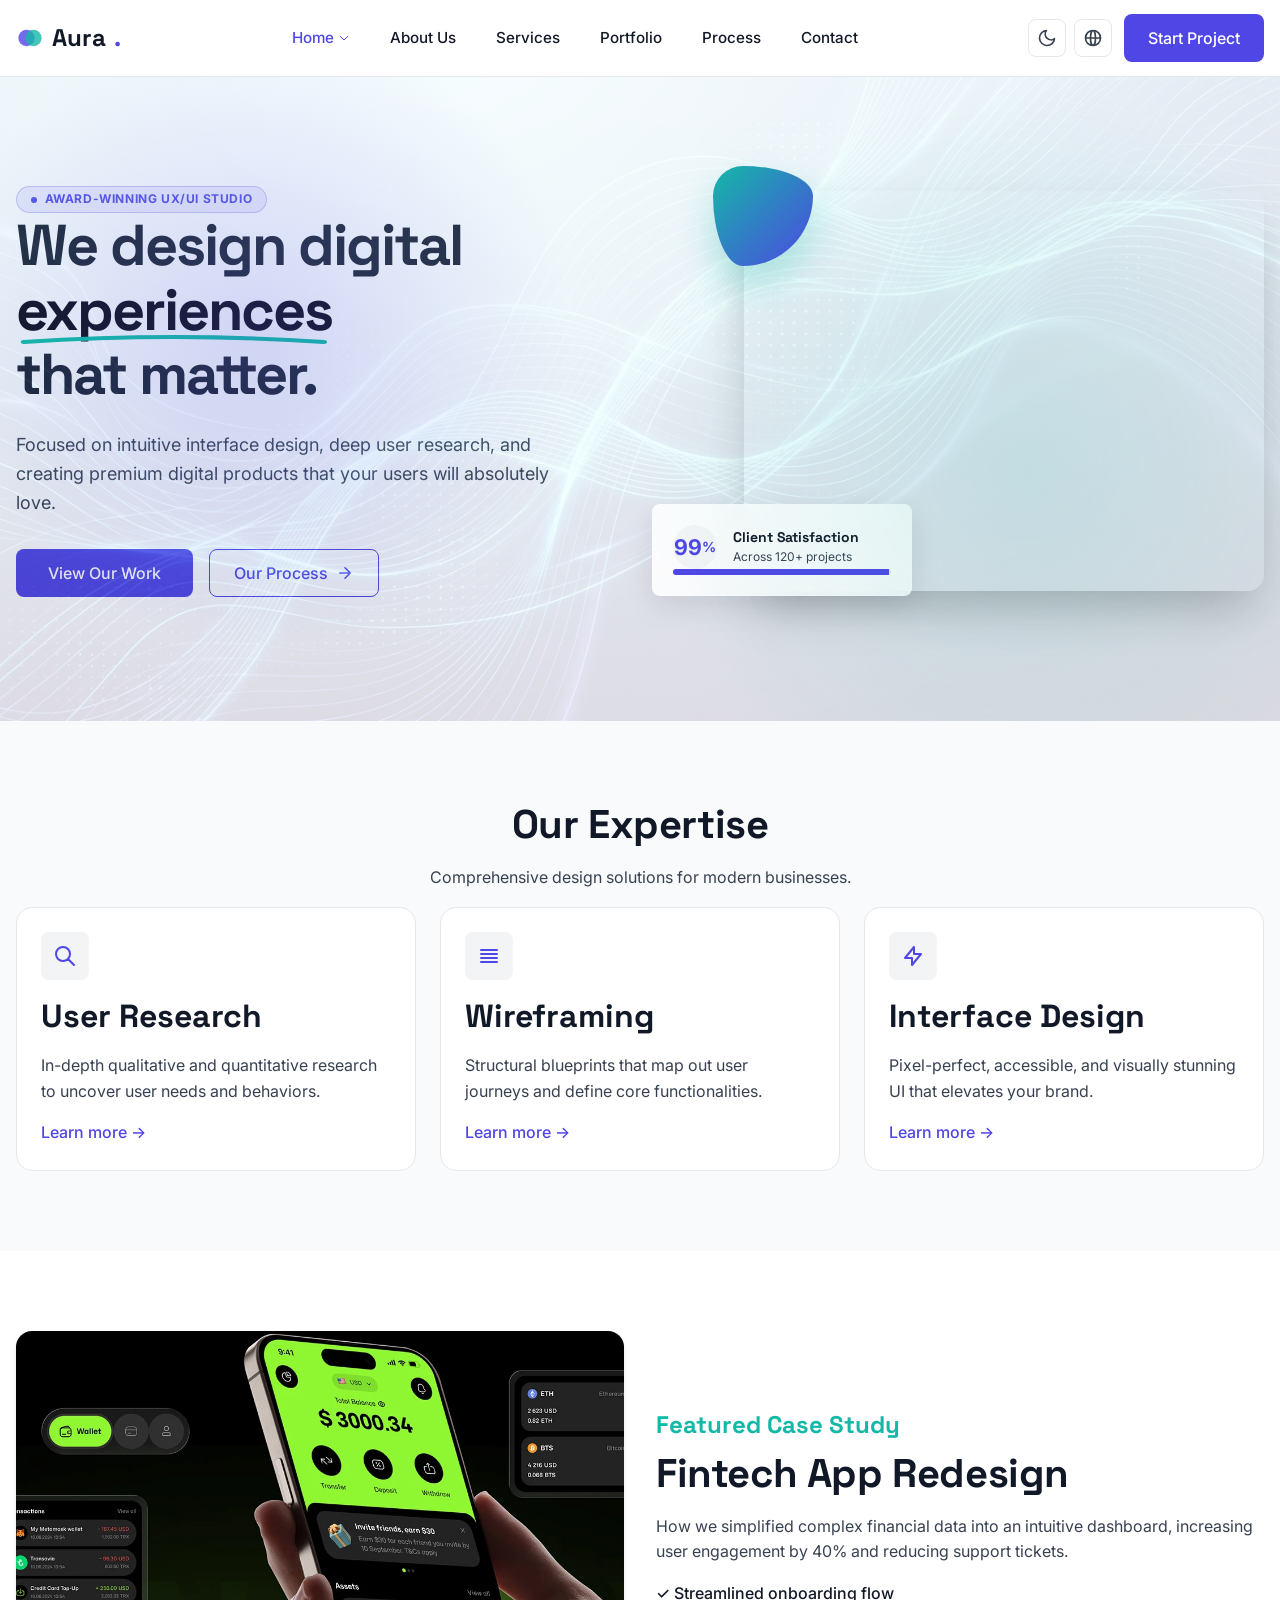
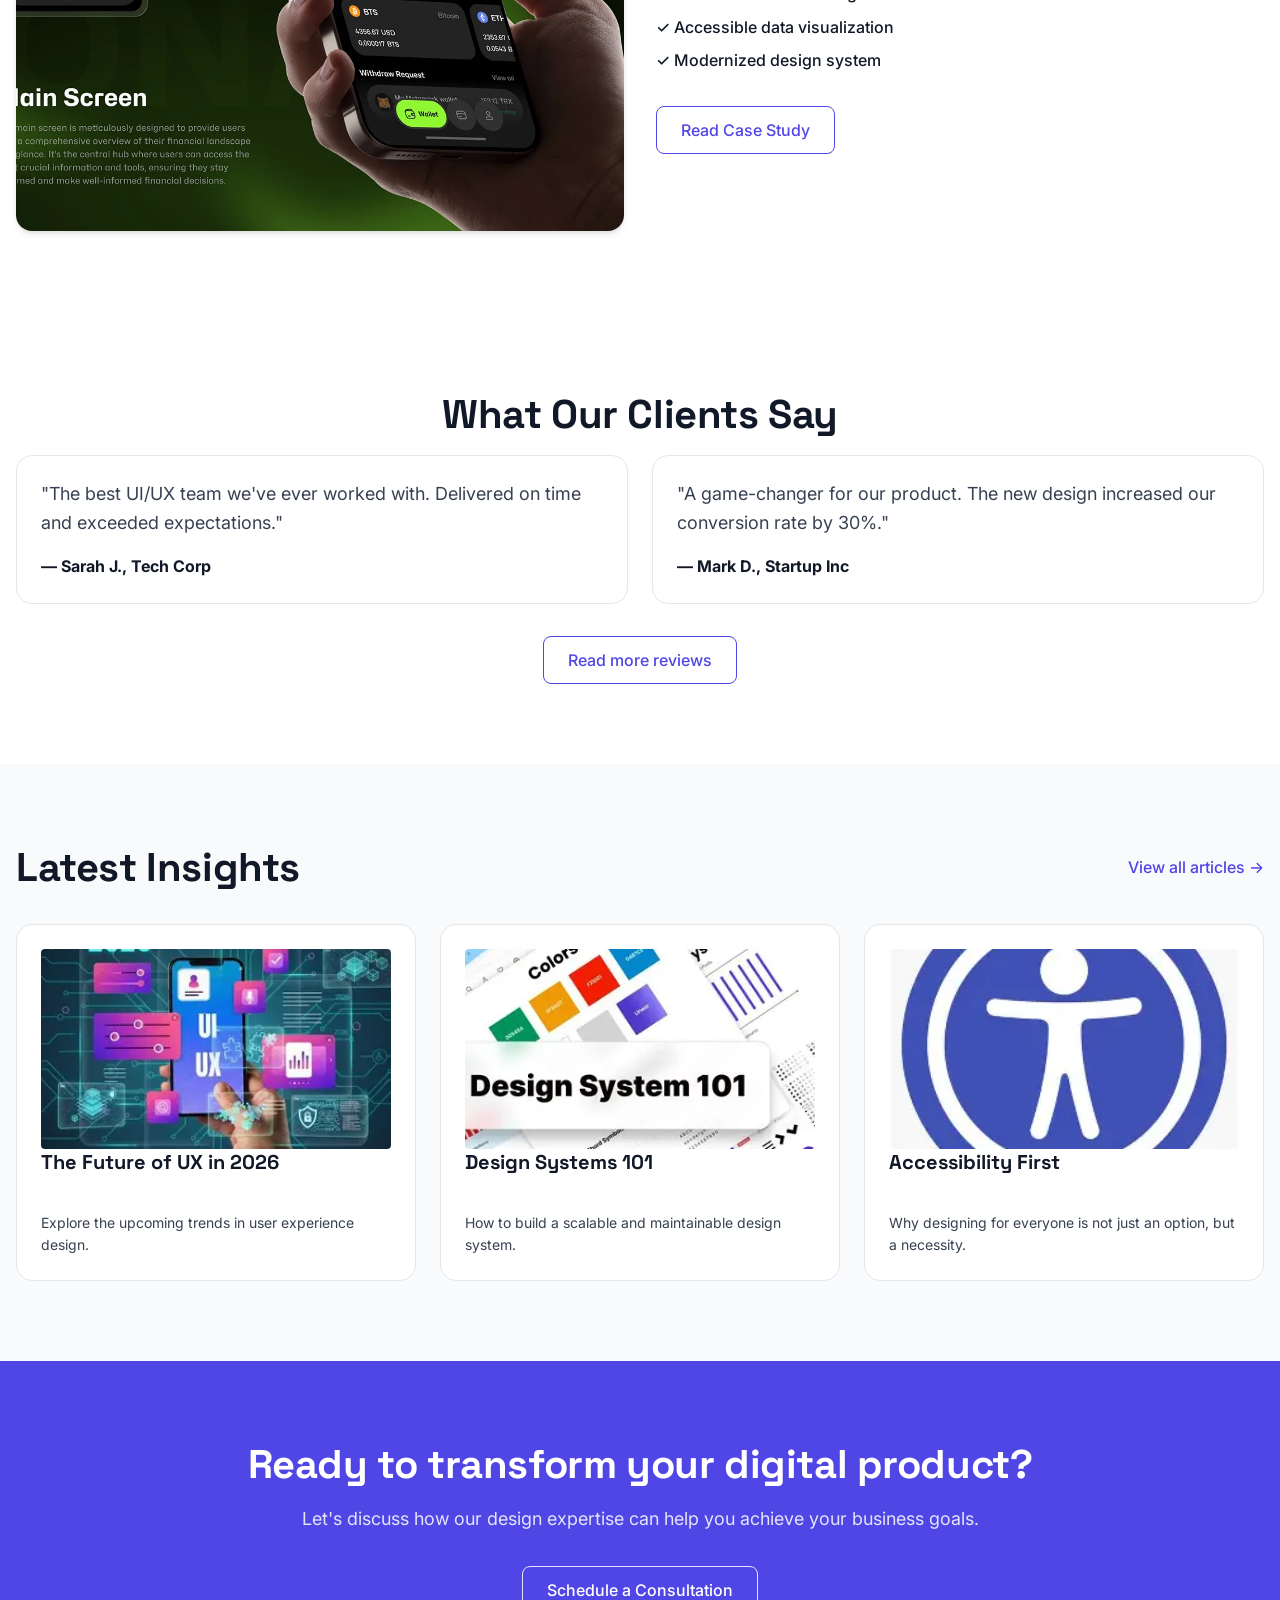
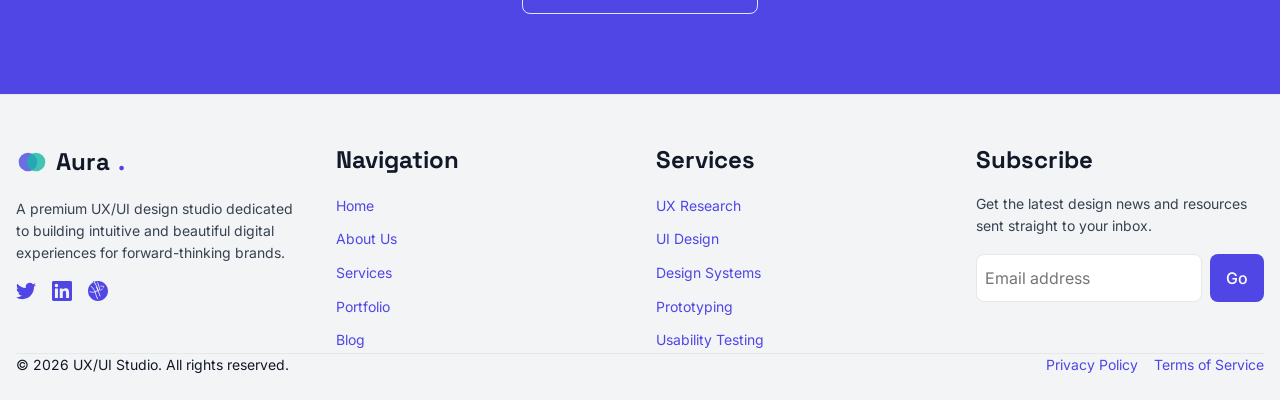
==== commit 3cef401a: "Enhance responsive layout, navigation, dark mode, RTL, and UI components across all pages" ====
--- a/pages/index.html
+++ b/pages/index.html
@@ -40,10 +40,10 @@
 
     <!-- Header -->
     <!-- Header -->
+    <!-- Header -->
     <header class="navbar">
         <div class="container flex justify-between items-center">
-            <!-- Task #8: Clickable logo to home, no 'Back to home' text -->
-            <a href="index.html" class="nav-brand" style="display: flex; align-items: center; gap: 8px;">
+            <a href="index.html" class="nav-brand">
                 <svg width="28" height="28" viewBox="0 0 24 24" fill="none" xmlns="http://www.w3.org/2000/svg">
                     <circle cx="9" cy="12" r="7" fill="var(--primary-color)" fill-opacity="0.8"/>
                     <circle cx="15" cy="12" r="7" fill="var(--accent-color)" fill-opacity="0.8"/>
@@ -51,7 +51,7 @@
                 Aura<span>.</span>
             </a>
             
-            <nav id="navMenu" class="nav-menu d-lg-block">
+            <nav id="navMenu" class="nav-menu">
                 <div class="dropdown">
                     <a href="index.html" class="nav-link" style="cursor: pointer; display: inline-flex; align-items: center; gap: 4px;">
                         Home
@@ -69,38 +69,37 @@
                 <a href="contact.html" class="nav-link">Contact</a>
             </nav>
             
-            <div class="flex items-center gap-4">
-                
-                <div class="nav-toggles flex items-center gap-4">
-                    <button id="darkModeToggle" class="icon-toggle-btn" aria-label="Toggle Theme" >
-                        <svg width="24" height="24" fill="none" stroke="currentColor" stroke-width="2" stroke-linecap="round" stroke-linejoin="round" viewBox="0 0 24 24"><path d="M21 12.79A9 9 0 1 1 11.21 3 7 7 0 0 0 21 12.79z"></path></svg>
+            <div class="nav-actions">
+                <div class="nav-toggles">
+                    <button id="darkModeToggle" class="icon-toggle-btn" aria-label="Toggle Theme" title="Toggle Theme">
+                        <svg width="20" height="20" fill="none" stroke="currentColor" stroke-width="2" stroke-linecap="round" stroke-linejoin="round" viewBox="0 0 24 24"><path d="M21 12.79A9 9 0 1 1 11.21 3 7 7 0 0 0 21 12.79z"></path></svg>
                     </button>
-                    <button id="rtlToggle" class="icon-toggle-btn" aria-label="Toggle RTL" >
+                    <button id="rtlToggle" class="icon-toggle-btn" aria-label="Toggle RTL" title="Toggle Direction">
                         <svg width="20" height="20" fill="none" stroke="currentColor" stroke-width="2" viewBox="0 0 24 24"><path stroke-linecap="round" stroke-linejoin="round" d="M21 12a9 9 0 01-9 9m9-9a9 9 0 00-9-9m9 9H3m9 9a9 9 0 01-9-9m9 9c1.657 0 3-4.03 3-9s-1.343-9-3-9m0 18c-1.657 0-3-4.03-3-9s1.343-9 3-9m-9 9a9 9 0 019-9"></path></svg>
                     </button>
                 </div>
-                <a href="contact.html" class="btn btn-primary d-lg-block">Start Project</a>
-                <button id="mobileMenuBtn" class="btn btn-secondary d-lg-none" aria-label="Menu">
-                    <svg width="24" height="24" fill="none" stroke="currentColor" stroke-width="2" viewBox="0 0 24 24"><path stroke-linecap="round" stroke-linejoin="round" d="M4 6h16M4 12h16M4 18h16"></path></svg>
-                </button>
+                <a href="contact.html" class="btn btn-primary">Start Project</a>
             </div>
         </div>
     </header>
 
     <!-- Hero Section (Section 1 - Unique Asymmetrical Layout) -->
-    <section class="section pt-24 pb-24" style="background-color: var(--bg-primary); overflow: hidden; position: relative;">
-        <!-- Background decorative elements -->
-        <div style="position: absolute; top: -10%; left: -5%; width: 50vw; height: 50vw; border-radius: 50%; background: radial-gradient(circle, rgba(79, 70, 229, 0.15) 0%, rgba(255,255,255,0) 70%); z-index: 0; pointer-events: none;"></div>
-        <div style="position: absolute; bottom: -20%; right: -10%; width: 60vw; height: 60vw; border-radius: 50%; background: radial-gradient(circle, rgba(20, 184, 166, 0.15) 0%, rgba(255,255,255,0) 70%); z-index: 0; pointer-events: none;"></div>
+    <section class="section pt-16 pb-20" style="background-color: var(--bg-primary); overflow: hidden; position: relative;">
+        <!-- High-res Abstract Background Image -->
+        <div style="position: absolute; inset: 0; background-image: url('../assets/IMAGES/hero-bg-mesh.jpg'); background-size: cover; background-position: center; opacity: 0.15; pointer-events: none; z-index: 0;"></div>
+        
+        <!-- Background decorative ambient gradients -->
+        <div style="position: absolute; top: -10%; left: -5%; width: 50vw; height: 50vw; border-radius: 50%; background: radial-gradient(circle, rgba(79, 70, 229, 0.18) 0%, rgba(255,255,255,0) 70%); z-index: 1; pointer-events: none;"></div>
+        <div style="position: absolute; bottom: -20%; right: -10%; width: 60vw; height: 60vw; border-radius: 50%; background: radial-gradient(circle, rgba(20, 184, 166, 0.15) 0%, rgba(255,255,255,0) 70%); z-index: 1; pointer-events: none;"></div>
         
         <div class="container relative grid grid-cols-2 gap-12 items-center" style="z-index: 2;">
             <!-- Left Content -->
-            <div style="padding-right: var(--space-8);">
-                <div class="inline-flex items-center gap-2 mb-6 px-4 py-2" style="background: rgba(79, 70, 229, 0.1); border: 1px solid rgba(79, 70, 229, 0.2); border-radius: 100px;">
-                    <span style="width: 8px; height: 8px; background-color: var(--primary-color); border-radius: 50%; display: inline-block;"></span>
-                    <span class="text-xs font-bold text-primary" style="text-transform: uppercase; letter-spacing: 1px;">Award-winning UX/UI Studio</span>
-                </div>
-                <h1 style="font-size: 4rem; line-height: 1.1; letter-spacing: -0.04em; margin-bottom: var(--space-6);">
+            <div class="hero-content">
+                <div class="badge-pill mb-6" style="background: rgba(79, 70, 229, 0.1); border: 1px solid rgba(79, 70, 229, 0.25); color: var(--primary-color);">
+                    <span style="width: 6px; height: 6px; background-color: var(--primary-color); border-radius: 50%; display: inline-block;"></span>
+                    <span>Award-winning UX/UI Studio</span>
+                </div>
+                <h1 style="font-size: clamp(2.35rem, 4.5vw, 4rem); line-height: 1.12; letter-spacing: -0.035em; margin-bottom: var(--space-6);">
                     We design digital <br>
                     <span style="position: relative; display: inline-block;">
                         experiences
@@ -110,27 +109,25 @@
                     </span><br>
                     that matter.
                 </h1>
-                <p class="text-lg text-secondary mb-10" style="max-width: 90%; line-height: 1.6;">Focused on intuitive interface design, deep user research, and creating premium digital products that your users will absolutely love.</p>
-                <div class="flex gap-4 items-center">
-                    <a href="portfolio.html" class="btn btn-primary" style="padding: var(--space-4) var(--space-8); font-size: 1.125rem;">View Our Work</a>
-                    <a href="process.html" class="flex items-center gap-2 text-primary font-bold transition hover:text-accent" style="text-decoration: none; padding: var(--space-4);">
-                        <svg width="48" height="48" fill="none" viewBox="0 0 24 24" style="background: white; border-radius: 50%; box-shadow: 0 4px 20px rgba(0,0,0,0.1); padding: 12px; color: var(--primary-color);">
-                            <path stroke="currentColor" stroke-linecap="round" stroke-linejoin="round" stroke-width="2" d="M5 12h14M12 5l7 7-7 7"></path>
-                        </svg>
+                <p class="text-lg text-secondary mb-8" style="max-width: 90%; line-height: 1.6;">Focused on intuitive interface design, deep user research, and creating premium digital products that your users will absolutely love.</p>
+                <div class="flex gap-4 items-center flex-wrap">
+                    <a href="portfolio.html" class="btn btn-primary" style="padding: var(--space-3) var(--space-8); font-size: 1rem;">View Our Work</a>
+                    <a href="process.html" class="btn btn-secondary" style="padding: var(--space-3) var(--space-6); font-size: 1rem; gap: 8px;">
                         <span>Our Process</span>
+                        <svg width="18" height="18" fill="none" stroke="currentColor" stroke-width="2" viewBox="0 0 24 24"><path stroke-linecap="round" stroke-linejoin="round" d="M5 12h14M12 5l7 7-7 7"></path></svg>
                     </a>
                 </div>
             </div>
             
             <!-- Right Content (Visual Composition) -->
-            <div style="position: relative; height: 600px;">
+            <div class="hero-visual" style="position: relative; height: 500px; min-height: 380px;">
                 <!-- Main Image -->
                 <div style="position: absolute; top: 10%; right: 0; width: 85%; height: 80%; border-radius: var(--radius-lg); background-image: url('https://images.unsplash.com/photo-1551288049-bebda4e38f71?auto=format&fit=crop&w=800&q=80'); background-size: cover; background-position: center; box-shadow: 0 25px 50px -12px rgba(0,0,0,0.25);"></div>
                 
                 <!-- Floating Glass Card 1 -->
-                <div class="glass-card" style="position: absolute; bottom: 5%; left: 0; width: 280px; border-radius: var(--radius-md); padding: var(--space-6); box-shadow: 0 10px 30px rgba(0,0,0,0.1); transform: translateY(-20px);">
-                    <div class="flex items-center gap-4 mb-4">
-                        <div style="width: 48px; height: 48px; border-radius: 50%; background: var(--bg-tertiary); display: flex; align-items: center; justify-content: center; color: var(--primary-color); font-weight: bold; font-size: 1.5rem;">99<span class="text-sm">%</span></div>
+                <div class="glass-card" style="position: absolute; bottom: 5%; left: 0; width: 260px; max-width: 85%; border-radius: var(--radius-md); padding: var(--space-5); box-shadow: 0 10px 30px rgba(0,0,0,0.1); transform: translateY(-20px);">
+                    <div class="flex items-center gap-4 mb-3">
+                        <div style="width: 44px; height: 44px; border-radius: 50%; background: var(--bg-tertiary); display: flex; align-items: center; justify-content: center; color: var(--primary-color); font-weight: bold; font-size: 1.35rem;">99<span class="text-sm">%</span></div>
                         <div>
                             <h4 class="text-sm mb-0">Client Satisfaction</h4>
                             <p class="text-xs text-secondary mb-0">Across 120+ projects</p>
@@ -142,7 +139,7 @@
                 </div>
 
                 <!-- Floating Abstract Element -->
-                <div style="position: absolute; top: 5%; left: 10%; width: 120px; height: 120px; border-radius: 30% 70% 70% 30% / 30% 30% 70% 70%; background: linear-gradient(135deg, var(--accent-color), var(--primary-color)); box-shadow: 0 20px 40px rgba(20, 184, 166, 0.3); animation: morphBlob 8s ease-in-out infinite;"></div>
+                <div style="position: absolute; top: 5%; left: 10%; width: 100px; height: 100px; border-radius: 30% 70% 70% 30% / 30% 30% 70% 70%; background: linear-gradient(135deg, var(--accent-color), var(--primary-color)); box-shadow: 0 20px 40px rgba(20, 184, 166, 0.3); animation: morphBlob 8s ease-in-out infinite;"></div>
             </div>
         </div>
         
@@ -151,6 +148,10 @@
                 0% { border-radius: 30% 70% 70% 30% / 30% 30% 70% 70%; transform: rotate(0deg); }
                 50% { border-radius: 70% 30% 30% 70% / 70% 70% 30% 30%; transform: rotate(180deg) scale(1.1); }
                 100% { border-radius: 30% 70% 70% 30% / 30% 30% 70% 70%; transform: rotate(360deg); }
+            }
+            @media (max-width: 768px) {
+                .hero-content { padding-right: 0 !important; }
+                .hero-visual { height: 360px !important; margin-top: var(--space-6); }
             }
         </style>
     </section>
@@ -233,20 +234,20 @@
                 <a href="blog.html" class="text-primary font-medium">View all articles →</a>
             </div>
             <div class="grid grid-cols-3">
-                <div class="card overflow-hidden">
+                <div class="card overflow-hidden insight-card">
                     <div class="mb-4" style="height: 200px; border-radius: var(--radius-sm); background-image: url('../assets/IMAGES/The%20Future%20of%20UX%20in%202026.webp'); background-size: cover; background-position: center; margin: -var(--space-6) -var(--space-6) var(--space-4) -var(--space-6);"></div>
-                    <h3 class="h5">The Future of UX in 2026</h3>
-                    <p class="text-sm">Explore the upcoming trends in user experience design.</p>
-                </div>
-                <div class="card overflow-hidden">
+                    <h3 class="insight-card-title">The Future of UX in 2026</h3>
+                    <p class="insight-card-text">Explore the upcoming trends in user experience design.</p>
+                </div>
+                <div class="card overflow-hidden insight-card">
                     <div class="mb-4" style="height: 200px; border-radius: var(--radius-sm); background-image: url('../assets/IMAGES/Design%20Systems%20101.webp'); background-size: cover; background-position: center; margin: -var(--space-6) -var(--space-6) var(--space-4) -var(--space-6);"></div>
-                    <h3 class="h5">Design Systems 101</h3>
-                    <p class="text-sm">How to build a scalable and maintainable design system.</p>
-                </div>
-                <div class="card overflow-hidden">
+                    <h3 class="insight-card-title">Design Systems 101</h3>
+                    <p class="insight-card-text">How to build a scalable and maintainable design system.</p>
+                </div>
+                <div class="card overflow-hidden insight-card">
                     <div class="mb-4" style="height: 200px; border-radius: var(--radius-sm); background-image: url('../assets/IMAGES/Accessibility%20First.webp'); background-size: cover; background-position: center; margin: -var(--space-6) -var(--space-6) var(--space-4) -var(--space-6);"></div>
-                    <h3 class="h5">Accessibility First</h3>
-                    <p class="text-sm">Why designing for everyone is not just an option, but a necessity.</p>
+                    <h3 class="insight-card-title">Accessibility First</h3>
+                    <p class="insight-card-text">Why designing for everyone is not just an option, but a necessity.</p>
                 </div>
             </div>
         </div>
@@ -256,14 +257,13 @@
     <section class="section text-center" style="background-color: var(--primary-color); color: white;">
         <div class="container">
             <h2 class="mb-4" style="color: white;">Ready to transform your digital product?</h2>
-            <p class="mb-8 text-lg" style="color: rgba(255,255,255,0.8);">Let's discuss how our design expertise can help you achieve your business goals.</p>
-            <a href="contact.html" class="btn btn-secondary" style="border-color: white; color: white;">Schedule a Consultation</a>
+            <p class="mb-8 text-lg" style="color: rgba(255,255,255,0.85);">Let's discuss how our design expertise can help you achieve your business goals.</p>
+            <a href="contact.html" class="btn btn-outline-white">Schedule a Consultation</a>
         </div>
     </section>
 
     <!-- Footer -->
-    <!-- Footer -->
-    <footer class="footer" style="background-color: var(--bg-tertiary); padding: var(--space-12) 0 var(--space-6); margin-top: var(--space-12); border-top: 1px solid var(--border-color);">
+    <footer class="footer" style="background-color: var(--bg-tertiary); padding: var(--space-12) 0 var(--space-6); margin-top: 0; border-top: 1px solid var(--border-color);">
         <div class="container">
             <div class="grid grid-cols-4 gap-8 mb-12">
                 <!-- Column 1: Brand & Info -->
--- a/assets/css/style.css
+++ b/assets/css/style.css
@@ -163,17 +163,24 @@
 .grid-cols-4 { grid-template-columns: repeat(4, 1fr); }
 
 .flex { display: flex; }
+.inline-flex { display: inline-flex; }
 .flex-col { flex-direction: column; }
 .items-center { align-items: center; }
 .justify-center { justify-content: center; }
 .justify-between { justify-content: space-between; }
 .flex-wrap { flex-wrap: wrap; }
+.gap-2 { gap: var(--space-2); }
 .gap-4 { gap: var(--space-4); }
+.gap-6 { gap: var(--space-6); }
 .gap-8 { gap: var(--space-8); }
+.mx-auto { margin-left: auto; margin-right: auto; }
+.w-full { width: 100%; }
 
 /* Spacing Helpers */
 .mt-0 { margin-top: 0; }
 .mb-0 { margin-bottom: 0; }
+.mt-2 { margin-top: var(--space-2); }
+.mb-2 { margin-bottom: var(--space-2); }
 .mt-4 { margin-top: var(--space-4); }
 .mb-4 { margin-bottom: var(--space-4); }
 .mt-8 { margin-top: var(--space-8); }
@@ -187,32 +194,33 @@
 .text-center { text-align: center; }
 .text-left { text-align: left; }
 .text-right { text-align: right; }
+.text-xs { font-size: 0.75rem; }
 .text-sm { font-size: 0.875rem; }
 .text-lg { font-size: 1.125rem; }
+.text-xl { font-size: 1.25rem; }
 .font-bold { font-weight: 700; }
 .font-medium { font-weight: 500; }
 .text-primary { color: var(--primary-color); }
 .text-accent { color: var(--accent-color); }
 
-/* Hide on Desktop, show on mobile */
-.d-lg-none { display: none; }
-@media (max-width: 1024px) {
-  .d-lg-block { display: none; }
-  .d-lg-none { display: block; }
-}
-
 /* Responsive Overrides */
 @media (max-width: 1024px) {
   h1 { font-size: 2.75rem; }
   h2 { font-size: 2rem; }
-  .grid-cols-3, .grid-cols-4 { grid-template-columns: repeat(2, 1fr); }
-}
-
-@media (max-width: 640px) {
+  .grid-cols-4 { grid-template-columns: repeat(2, 1fr); }
+}
+
+@media (max-width: 768px) {
   h1 { font-size: 2.25rem; }
   h2 { font-size: 1.75rem; }
-  .grid-cols-2 { grid-template-columns: 1fr; }
-  .section { padding: var(--space-16) 0; }
+  .grid-cols-2, .grid-cols-3, .grid-cols-4 { grid-template-columns: 1fr; }
+  .section { padding: var(--space-12) 0; }
+}
+
+@media (max-width: 480px) {
+  h1 { font-size: 1.85rem; }
+  h2 { font-size: 1.5rem; }
+  .section { padding: var(--space-10) 0; }
 }
 
 /* ==========================================================================
--- a/assets/css/components.css
+++ b/assets/css/components.css
@@ -42,6 +42,38 @@
   color: #ffffff;
 }
 
+.btn-outline-white {
+  background-color: transparent;
+  color: #ffffff;
+  border: 1.5px solid rgba(255, 255, 255, 0.85);
+}
+
+.btn-outline-white:hover {
+  background-color: #ffffff;
+  color: var(--primary-color);
+  border-color: #ffffff;
+  transform: translateY(-2px);
+  box-shadow: var(--shadow-md);
+}
+
+/* ==========================================================================
+   Badge / Pill
+   ========================================================================== */
+.badge-pill {
+  display: inline-flex;
+  align-items: center;
+  gap: 0.5rem;
+  padding: 0.35rem 0.85rem;
+  border-radius: var(--radius-full);
+  font-size: 0.75rem;
+  font-weight: 700;
+  letter-spacing: 0.05em;
+  text-transform: uppercase;
+  width: fit-content;
+  max-width: max-content;
+  line-height: 1.2;
+}
+
 /* ==========================================================================
    Cards
    ========================================================================== */
@@ -110,7 +142,7 @@
   position: sticky;
   top: 0;
   z-index: 1000;
-  width: 100%; /* Task #2: Prevent scrollbar overlap */
+  width: 100%;
   background-color: var(--bg-primary);
   border-bottom: 1px solid var(--border-color);
   transition: background-color var(--transition-normal);
@@ -120,10 +152,11 @@
   display: flex;
   align-items: center;
   justify-content: space-between;
-  height: 80px; /* Task #17: Desktop height */
-}
-
-/* Dropdown alignment (Task #13) */
+  min-height: 76px;
+  gap: var(--space-4);
+}
+
+/* Dropdown alignment */
 .dropdown {
   position: relative;
 }
@@ -131,22 +164,24 @@
   position: absolute;
   top: 100%;
   left: 0;
-  min-width: 200px;
+  min-width: 180px;
   background-color: var(--bg-primary);
   border: 1px solid var(--border-color);
   border-radius: var(--radius-md);
   box-shadow: var(--shadow-lg);
   display: none;
   z-index: 1001;
+  padding: 0.25rem 0;
 }
 .dropdown:hover .dropdown-menu {
   display: block;
 }
 .dropdown-item {
   display: block;
-  padding: var(--space-3) var(--space-4);
+  padding: var(--space-2) var(--space-4);
   color: var(--text-primary);
   text-decoration: none;
+  font-size: 0.9rem;
   transition: background-color var(--transition-fast);
 }
 .dropdown-item:hover {
@@ -159,6 +194,11 @@
   font-size: 1.5rem;
   font-weight: 700;
   color: var(--text-primary);
+  display: flex;
+  align-items: center;
+  gap: 8px;
+  text-decoration: none;
+  flex-shrink: 0;
 }
 
 .nav-brand span {
@@ -167,22 +207,169 @@
 
 .nav-menu {
   display: flex;
-  gap: var(--space-6); /* Task #15: Equal consistent spacing */
-  align-items: center;
+  gap: var(--space-4);
+  align-items: center;
+  list-style: none;
+  margin: 0;
+  padding: 0;
 }
 
 .nav-link {
   color: var(--text-primary);
   font-weight: 500;
+  font-size: 0.95rem;
   padding: var(--space-2) var(--space-3);
   display: inline-flex;
   align-items: center;
-  min-height: 48px; /* Task #9: Consistent height */
+  min-height: 40px;
   transition: color var(--transition-fast);
+  white-space: nowrap;
 }
 
 .nav-link:hover, .nav-link.active {
   color: var(--primary-color);
+}
+
+.nav-actions {
+  display: flex;
+  align-items: center;
+  gap: var(--space-3);
+  flex-shrink: 0;
+}
+
+.nav-toggles {
+  display: flex;
+  align-items: center;
+  gap: 0.5rem;
+}
+
+.icon-toggle-btn {
+  width: 38px;
+  height: 38px;
+  background: transparent;
+  border: 1px solid var(--border-color);
+  color: var(--text-secondary);
+  cursor: pointer;
+  display: inline-flex;
+  align-items: center;
+  justify-content: center;
+  border-radius: var(--radius-md);
+  transition: all var(--transition-fast);
+  padding: 0;
+  flex-shrink: 0;
+}
+
+.icon-toggle-btn:hover {
+  background: var(--bg-tertiary);
+  color: var(--primary-color);
+  border-color: var(--primary-color);
+}
+
+.icon-toggle-btn svg {
+  width: 20px;
+  height: 20px;
+}
+
+/* Navbar Responsiveness */
+@media (max-width: 1024px) {
+  .navbar .container {
+    min-height: 68px;
+    gap: var(--space-2);
+  }
+  .nav-menu {
+    gap: 0.35rem;
+  }
+  .nav-link {
+    padding: 0.35rem 0.5rem;
+    font-size: 0.875rem;
+  }
+  .nav-actions .btn {
+    padding: 0.4rem 0.85rem;
+    font-size: 0.875rem;
+    min-height: 40px;
+  }
+}
+
+@media (max-width: 768px) {
+  .navbar .container {
+    flex-wrap: wrap;
+    padding-top: 0.5rem;
+    padding-bottom: 0.5rem;
+    min-height: auto;
+    justify-content: space-between;
+  }
+  .nav-brand {
+    font-size: 1.35rem;
+  }
+  .nav-actions {
+    gap: 0.35rem;
+  }
+  .nav-actions .btn {
+    padding: 0.35rem 0.75rem;
+    font-size: 0.8rem;
+    min-height: 36px;
+  }
+  .icon-toggle-btn {
+    width: 34px;
+    height: 34px;
+  }
+  .icon-toggle-btn svg {
+    width: 18px;
+    height: 18px;
+  }
+  .nav-menu {
+    order: 3;
+    width: 100%;
+    display: flex;
+    overflow-x: auto;
+    white-space: nowrap;
+    -webkit-overflow-scrolling: touch;
+    scrollbar-width: none;
+    gap: 0.35rem;
+    padding: 0.4rem 0 0.15rem;
+    margin-top: 0.35rem;
+    border-top: 1px solid var(--border-color);
+  }
+  .nav-menu::-webkit-scrollbar {
+    display: none;
+  }
+  .nav-link {
+    padding: 0.25rem 0.65rem;
+    font-size: 0.825rem;
+    background: var(--bg-tertiary);
+    border-radius: var(--radius-full);
+    min-height: 32px;
+  }
+  .nav-link.active {
+    background: rgba(79, 70, 229, 0.1);
+    color: var(--primary-color);
+    font-weight: 600;
+  }
+}
+
+/* ==========================================================================
+   Insight Cards (Straight-line alignment)
+   ========================================================================== */
+.insight-card {
+  display: flex;
+  flex-direction: column;
+  height: 100%;
+}
+
+.insight-card-title {
+  font-size: 1.25rem;
+  line-height: 1.35;
+  min-height: 3.4rem;
+  margin-bottom: var(--space-2);
+  display: flex;
+  align-items: flex-start;
+}
+
+.insight-card-text {
+  font-size: 0.875rem;
+  color: var(--text-secondary);
+  margin-bottom: 0;
+  min-height: 2.8rem;
 }
 
 /* ==========================================================================
@@ -190,8 +377,9 @@
    ========================================================================== */
 .footer {
   background-color: var(--bg-secondary);
-  padding: var(--space-16) 0 var(--space-8);
+  padding: var(--space-12) 0 var(--space-6);
   border-top: 1px solid var(--border-color);
+  margin-top: 0 !important;
 }
 
 .footer-grid {
@@ -216,7 +404,7 @@
 }
 
 .footer-links a:hover {
-  color: var(--accent-color); /* Task #21: Improve hover color visibility */
+  color: var(--accent-color);
   text-decoration: underline;
 }
 
@@ -230,10 +418,9 @@
 
 @media (max-width: 1024px) {
   .footer-grid { grid-template-columns: 1fr 1fr; }
-  .navbar .container { height: 64px; } /* Task #17: Mobile height */
-}
-@media (max-width: 480px) {
-  .footer-grid { grid-template-columns: 1fr; }
+}
+@media (max-width: 640px) {
+  .footer-grid { grid-template-columns: 1fr; gap: var(--space-6); }
 }
 
 /* ==========================================================================
@@ -258,21 +445,3 @@
   -webkit-backdrop-filter: blur(12px);
   border: 1px solid rgba(255, 255, 255, 0.3);
 }
-
-/* Transparent Icon Buttons for Navbar */
-.icon-toggle-btn {
-  background: transparent;
-  border: none;
-  color: var(--text-secondary);
-  cursor: pointer;
-  padding: 0.5rem;
-  display: flex;
-  align-items: center;
-  justify-content: center;
-  border-radius: 50%;
-  transition: all 0.3s ease;
-}
-.icon-toggle-btn:hover {
-  background: var(--bg-tertiary);
-  color: var(--primary-color);
-}
--- a/assets/css/dark-mode.css
+++ b/assets/css/dark-mode.css
@@ -57,3 +57,21 @@
 .dark .btn-primary:hover {
   color: #0F1115 !important;
 }
+
+.dark .btn-outline-white:hover {
+  background-color: #ffffff !important;
+  color: #0F1115 !important;
+  border-color: #ffffff !important;
+}
+
+.dark .icon-toggle-btn {
+  border-color: var(--border-color);
+  color: var(--text-secondary);
+}
+
+.dark .icon-toggle-btn:hover {
+  background: var(--bg-tertiary);
+  color: var(--primary-color);
+  border-color: var(--primary-color);
+}
+
--- a/assets/css/rtl.css
+++ b/assets/css/rtl.css
@@ -3,16 +3,29 @@
    ========================================================================== */
 
 html[dir="rtl"] {
-  /* Adjust spacing that depends on direction */
+  direction: rtl;
+  text-align: right;
 }
 
 html[dir="rtl"] .text-left { text-align: right; }
 html[dir="rtl"] .text-right { text-align: left; }
 
-html[dir="rtl"] .nav-menu {
-  /* Reverses flex order naturally, but if margin is needed: */
+html[dir="rtl"] .dropdown-menu {
+  left: auto;
+  right: 0;
+  text-align: right;
 }
 
-html[dir="rtl"] .card-icon {
-  /* Adjust margins if icon is inline */
+html[dir="rtl"] .btn svg:not(.no-rtl),
+html[dir="rtl"] a svg:not(.no-rtl) {
+  transform: scaleX(-1);
 }
+
+html[dir="rtl"] .nav-brand {
+  flex-direction: row;
+}
+
+html[dir="rtl"] .footer {
+  text-align: right;
+}
+
